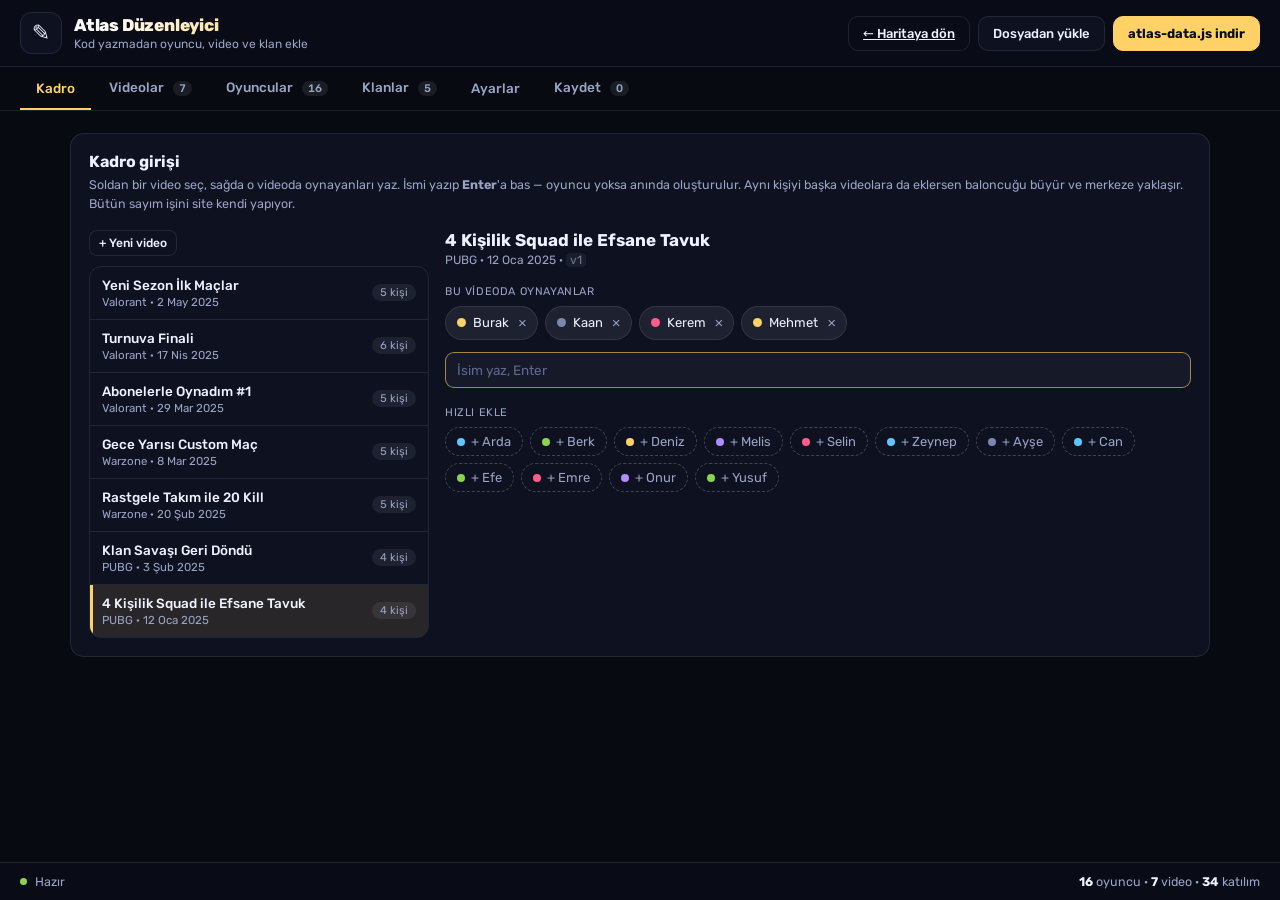
==== editor.html @ 8ddcb4aa "Veri düzenleyici: kod yazmadan oyuncu/video/klan girişi editor.html + assets/editor.{css,js}. Sunucu" ====
<!DOCTYPE html>
<html lang="tr">
<head>
<meta charset="utf-8">
<meta name="viewport" content="width=device-width, initial-scale=1">
<title>Atlas Düzenleyici — Aghustos'un Youtube Atlas'ı</title>
<meta name="robots" content="noindex">
<link rel="preconnect" href="https://fonts.googleapis.com">
<link rel="preconnect" href="https://fonts.gstatic.com" crossorigin>
<link href="https://fonts.googleapis.com/css2?family=Rubik:wght@400;500;700;800&display=swap" rel="stylesheet">
<link rel="stylesheet" href="assets/style.css">
<link rel="stylesheet" href="assets/editor.css">
<link rel="icon" href="data:image/svg+xml,<svg xmlns='http://www.w3.org/2000/svg' viewBox='0 0 100 100'><text y='.9em' font-size='90'>✎</text></svg>">
</head>
<body>
<div id="app">

  <header class="ed-top">
    <div class="brand">
      <span class="brand-mark">✎</span>
      <div class="brand-text">
        <h1>Atlas Düzenleyici</h1>
        <p>Kod yazmadan oyuncu, video ve klan ekle</p>
      </div>
    </div>
    <div class="ed-actions">
      <a class="btn ghost" href="index.html">← Haritaya dön</a>
      <button class="btn" id="btn-import">Dosyadan yükle</button>
      <button class="btn primary" id="btn-download">atlas-data.js indir</button>
    </div>
  </header>

  <nav class="tabs">
    <button class="tab on" data-tab="roster">Kadro</button>
    <button class="tab" data-tab="videos">Videolar <span class="badge" id="b-videos">0</span></button>
    <button class="tab" data-tab="players">Oyuncular <span class="badge" id="b-players">0</span></button>
    <button class="tab" data-tab="clans">Klanlar <span class="badge" id="b-clans">0</span></button>
    <button class="tab" data-tab="settings">Ayarlar</button>
    <button class="tab" data-tab="export">Kaydet <span class="badge" id="b-issues">0</span></button>
  </nav>

  <main class="ed">

    <!-- ============ KADRO ============ -->
    <section id="tab-roster">
      <div class="panel-card">
        <h2>Kadro girişi</h2>
        <p class="hint">
          Soldan bir video seç, sağda o videoda oynayanları yaz. İsmi yazıp <b>Enter</b>'a bas —
          oyuncu yoksa anında oluşturulur. Aynı kişiyi başka videolara da eklersen baloncuğu
          büyür ve merkeze yaklaşır. Bütün sayım işini site kendi yapıyor.
        </p>
        <div class="grid2">
          <div>
            <button class="btn sm" id="r-newvideo" style="margin-bottom:10px">+ Yeni video</button>
            <div class="list scroll" id="r-videolist"></div>
          </div>
          <div id="r-detail"></div>
        </div>
      </div>
    </section>

    <!-- ============ VIDEOLAR ============ -->
    <section id="tab-videos" hidden>
      <div class="panel-card">
        <h2>Video ekle</h2>
        <p class="hint">
          YouTube linkini yapıştır, başlığı otomatik çekmeye çalışırım. Çekemezse elle yazarsın.
        </p>
        <div class="row">
          <label class="f" style="flex:2"><span>YouTube linki</span>
            <input type="url" id="v-url" placeholder="https://www.youtube.com/watch?v=..." autocomplete="off"></label>
          <button class="btn primary" id="v-add">Ekle</button>
        </div>
        <div class="row" style="margin-top:10px">
          <label class="f" style="flex:2"><span>Başlık</span>
            <input type="text" id="v-title" placeholder="Video başlığı" autocomplete="off"></label>
          <label class="f"><span>Oyun</span>
            <input type="text" id="v-game" placeholder="PUBG" autocomplete="off"></label>
          <label class="f"><span>Tarih</span>
            <input type="date" id="v-date"></label>
        </div>
      </div>
      <div class="panel-card">
        <h2>Videolar</h2>
        <p class="hint">Satırlara tıklayıp düzenleyebilirsin. Silmek kadroları da temizler.</p>
        <div class="tbl-wrap" id="v-table"></div>
      </div>
    </section>

    <!-- ============ OYUNCULAR ============ -->
    <section id="tab-players" hidden>
      <div class="panel-card">
        <h2>Oyuncu ekle</h2>
        <div class="row">
          <label class="f"><span>İsim</span>
            <input type="text" id="p-name" placeholder="Oyuncu adı" autocomplete="off"></label>
          <label class="f"><span>Klan</span><select id="p-clan"></select></label>
          <label class="f" style="flex:2"><span>Kanal linki (isteğe bağlı)</span>
            <input type="url" id="p-link" placeholder="https://youtube.com/@..." autocomplete="off"></label>
          <button class="btn primary" id="p-add">Ekle</button>
        </div>
      </div>
      <div class="panel-card">
        <h2>Oyuncular</h2>
        <p class="hint">
          Video sayısı kadro girişinden gelir, elle değiştirilmez.
          <b>0 video</b> olan oyuncular haritada görünmez.
        </p>
        <label class="f" style="max-width:280px"><span>Ara</span>
          <input type="search" id="p-search" placeholder="isim veya klan" autocomplete="off"></label>
        <div class="tbl-wrap" id="p-table"></div>
      </div>
    </section>

    <!-- ============ KLANLAR ============ -->
    <section id="tab-clans" hidden>
      <div class="panel-card">
        <h2>Klan ekle</h2>
        <p class="hint">
          <b>Etiket</b> sadece içeride kullanılan kısa koddur, haritada görünmez.
          Haritada <b>ad</b> ve <b>renk</b> görünür. Etiketi sonradan değiştirirsen
          o klandaki oyuncular otomatik güncellenir.
        </p>
        <div class="row">
          <label class="f" style="max-width:150px"><span>Etiket</span>
            <input type="text" id="c-tag" placeholder="TPS" autocomplete="off"></label>
          <label class="f"><span>Ad</span>
            <input type="text" id="c-name" placeholder="Aghustos Ekibi" autocomplete="off"></label>
          <label class="f" style="flex:0 0 auto"><span>Renk</span>
            <input type="color" id="c-color" value="#ffd166"></label>
          <button class="btn primary" id="c-add">Ekle</button>
        </div>
      </div>
      <div class="panel-card">
        <h2>Klanlar</h2>
        <div id="c-orphans"></div>
        <div class="tbl-wrap" id="c-table"></div>
      </div>
    </section>

    <!-- ============ AYARLAR ============ -->
    <section id="tab-settings" hidden>
      <div class="panel-card">
        <h2>Merkez (sen)</h2>
        <p class="hint">Haritanın ortasındaki büyük baloncuk.</p>
        <div class="row">
          <label class="f"><span>İsim</span><input type="text" id="s-name" autocomplete="off"></label>
          <label class="f"><span>Alt başlık</span><input type="text" id="s-sub" autocomplete="off"></label>
          <label class="f" style="flex:0 0 auto"><span>Renk</span><input type="color" id="s-color"></label>
        </div>
        <label class="f"><span>YouTube kanalın</span>
          <input type="url" id="s-channel" placeholder="https://www.youtube.com/@..." autocomplete="off"></label>
      </div>
      <div class="panel-card">
        <h2>Taslak</h2>
        <p class="hint">
          Yaptığın her değişiklik bu tarayıcıya anında kaydedilir; sekmeyi kapatsan da durur.
          Haritanın kendisi ancak <b>atlas-data.js indir</b> deyip dosyayı projeye koyup
          push ettiğinde değişir.
        </p>
        <div class="row">
          <button class="btn" id="s-reload">Yayındaki veriye geri dön</button>
          <button class="btn danger" id="s-wipe">Taslağı sıfırla</button>
        </div>
      </div>
    </section>

    <!-- ============ KAYDET ============ -->
    <section id="tab-export" hidden>
      <div class="panel-card">
        <h2>Kontrol</h2>
        <div id="x-issues"></div>
      </div>
      <div class="panel-card">
        <h2>Dosyayı kaydet</h2>
        <p class="hint">
          <b>1.</b> Aşağıdaki butonla <code>atlas-data.js</code> dosyasını indir.
          <b>2.</b> Projedeki <code>data/atlas-data.js</code> dosyasının üzerine yaz.
          <b>3.</b> <code>git add -A &amp;&amp; git commit -m "yeni oyuncular" &amp;&amp; git push</code>
          — 1-2 dakika içinde site güncellenir.
        </p>
        <div class="row" style="margin-bottom:14px">
          <button class="btn primary" id="x-download">atlas-data.js indir</button>
          <button class="btn" id="x-copy">Panoya kopyala</button>
        </div>
        <code class="out" id="x-preview"></code>
      </div>
    </section>

  </main>

  <div class="savebar">
    <div class="st"><span class="dot" id="sv-dot"></span><span id="sv-text">Hazır</span></div>
    <div class="st"><span id="sv-counts"></span></div>
  </div>

  <div class="toast" id="toast"></div>
  <input type="file" id="filepick" accept=".js,.json,text/javascript" hidden>
</div>

<script src="data/atlas-data.js"></script>
<script src="assets/editor.js"></script>
</body>
</html>
---- assets/style.css ----
:root{
  --bg:#080a12;
  --bg-2:#0d1120;
  --ink:#eef2ff;
  --ink-dim:#9aa3c4;
  --line:rgba(255,255,255,.09);
  --panel:rgba(14,18,32,.86);
  --accent:#ffd166;
  --radius:14px;
}
*{box-sizing:border-box}
[hidden]{display:none !important}
html,body{height:100%}
body{
  margin:0;
  background:var(--bg);
  color:var(--ink);
  font-family:Rubik,"Segoe UI",system-ui,-apple-system,sans-serif;
  overflow:hidden;
  -webkit-font-smoothing:antialiased;
}
#app{height:100dvh;display:flex;flex-direction:column}

/* ---------- top bar ---------- */
#topbar{
  position:relative;z-index:20;
  display:flex;align-items:center;justify-content:space-between;gap:16px;
  padding:12px 18px;
  background:linear-gradient(180deg,rgba(10,13,24,.95),rgba(10,13,24,.6) 70%,transparent);
  border-bottom:1px solid var(--line);
}
.brand{display:flex;align-items:center;gap:12px;min-width:0}
.brand-mark{
  font-size:22px;line-height:1;
  width:42px;height:42px;flex:0 0 42px;display:grid;place-items:center;
  border-radius:12px;background:var(--bg-2);border:1px solid var(--line);
}
.brand-text{min-width:0}
.brand h1{
  margin:0;font-size:19px;font-weight:800;letter-spacing:-.2px;white-space:nowrap;
  overflow:hidden;text-overflow:ellipsis;
  background:linear-gradient(92deg,#fff 10%,var(--accent));
  -webkit-background-clip:text;background-clip:text;color:transparent;
}
.brand p{margin:2px 0 0;font-size:12px;color:var(--ink-dim);white-space:nowrap;overflow:hidden;text-overflow:ellipsis}

.tools{display:flex;align-items:center;gap:8px}
.search-wrap{position:relative}
#search{
  width:230px;padding:9px 30px 9px 12px;
  background:var(--bg-2);border:1px solid var(--line);border-radius:10px;
  color:var(--ink);font:inherit;font-size:13px;outline:none;transition:border-color .15s;
}
#search::placeholder{color:#6b74a0}
#search:focus{border-color:rgba(255,209,102,.55)}
#search::-webkit-search-cancel-button{display:none}
#search-clear{
  position:absolute;right:6px;top:50%;transform:translateY(-50%);
  border:0;background:none;color:var(--ink-dim);font-size:18px;line-height:1;cursor:pointer;padding:2px 5px;
}
.tool-btn{
  width:38px;height:38px;border-radius:10px;cursor:pointer;
  background:var(--bg-2);border:1px solid var(--line);color:var(--ink-dim);
  font:inherit;font-size:14px;font-weight:700;transition:.15s;
}
.tool-btn:hover{color:var(--ink);border-color:rgba(255,255,255,.25)}
.tool-btn.on{color:#0a0d18;background:var(--accent);border-color:var(--accent)}

/* ---------- stage ---------- */
#stage{position:relative;flex:1;min-height:0}
#atlas{width:100%;height:100%;display:block;cursor:grab;touch-action:none}
#atlas:active{cursor:grabbing}

.link{stroke:#ffffff;stroke-opacity:.10;fill:none}
.node{cursor:pointer}
.node circle{transition:opacity .18s,stroke-width .15s}
.node text{
  font-size:11px;font-weight:500;fill:#dfe4f7;paint-order:stroke;
  stroke:#080a12;stroke-width:3px;stroke-linejoin:round;
  pointer-events:none;user-select:none;
}
.node.center text{font-size:15px;font-weight:800;fill:#fff}
.faded{opacity:.10 !important}
.faded text{opacity:0}
.hide-label{display:none}

/* ---------- tooltip ---------- */
.tooltip{
  position:absolute;z-index:30;pointer-events:none;
  background:rgba(8,10,18,.95);border:1px solid var(--line);
  border-radius:10px;padding:8px 11px;font-size:12.5px;line-height:1.45;
  box-shadow:0 10px 30px rgba(0,0,0,.5);max-width:260px;
}
.tooltip b{font-size:13.5px}
.tooltip .tt-clan{font-size:11px;font-weight:700;letter-spacing:.4px;text-transform:uppercase}
.tooltip .tt-meta{color:var(--ink-dim);font-size:11.5px;margin-top:2px}

/* ---------- legend ---------- */
#legend{
  position:absolute;left:16px;bottom:16px;z-index:15;width:210px;
  background:var(--panel);backdrop-filter:blur(10px);
  border:1px solid var(--line);border-radius:var(--radius);padding:10px 11px;
  max-height:min(52vh,420px);display:flex;flex-direction:column;
}
.legend-head{display:flex;justify-content:space-between;align-items:center;font-size:11px;
  letter-spacing:.6px;text-transform:uppercase;color:var(--ink-dim);margin-bottom:6px}
.mini-btn{background:none;border:0;color:var(--accent);font:inherit;font-size:11px;cursor:pointer;padding:0}
#legend-list{overflow-y:auto;flex:1;margin:0 -4px;padding:0 4px}
.legend-item{
  display:flex;align-items:center;gap:8px;padding:5px 6px;border-radius:8px;
  cursor:pointer;font-size:12.5px;transition:background .12s;
}
.legend-item:hover{background:rgba(255,255,255,.06)}
.legend-item.off{opacity:.35}
.legend-item .swatch{width:10px;height:10px;border-radius:50%;flex:0 0 10px}
.legend-item .lname{flex:1;white-space:nowrap;overflow:hidden;text-overflow:ellipsis}
.legend-item .lcount{color:var(--ink-dim);font-size:11px;font-variant-numeric:tabular-nums}
.legend-foot{margin-top:8px;padding-top:8px;border-top:1px solid var(--line);
  display:flex;align-items:center;gap:8px;font-size:10.5px;color:var(--ink-dim)}
.dot-scale{display:flex;align-items:center;gap:3px}
.dot-scale i{display:block;background:var(--ink-dim);border-radius:50%}

/* ---------- detail panel ---------- */
.panel{
  position:absolute;right:16px;top:16px;bottom:16px;z-index:16;width:330px;
  background:var(--panel);backdrop-filter:blur(12px);
  border:1px solid var(--line);border-radius:var(--radius);
  padding:18px;overflow-y:auto;
  animation:slideIn .22s cubic-bezier(.2,.8,.3,1);
}
@keyframes slideIn{from{opacity:0;transform:translateX(16px)}to{opacity:1;transform:none}}
.panel-close{
  position:absolute;top:10px;right:10px;width:28px;height:28px;border-radius:8px;
  background:rgba(255,255,255,.06);border:0;color:var(--ink-dim);
  font-size:18px;line-height:1;cursor:pointer;
}
.panel-close:hover{color:var(--ink);background:rgba(255,255,255,.12)}
.p-name{margin:0 26px 4px 0;font-size:21px;font-weight:800;letter-spacing:-.2px;word-break:break-word}
.p-clan{display:inline-block;font-size:11px;font-weight:700;letter-spacing:.5px;text-transform:uppercase;
  padding:3px 8px;border-radius:99px;margin-bottom:4px}
.p-stats{display:flex;gap:8px;margin:14px 0 4px}
.p-stat{flex:1;background:rgba(255,255,255,.04);border:1px solid var(--line);
  border-radius:10px;padding:9px 10px}
.p-stat b{display:block;font-size:20px;font-weight:800;line-height:1.1}
.p-stat span{font-size:10.5px;color:var(--ink-dim);text-transform:uppercase;letter-spacing:.4px}
.p-sec{font-size:11px;text-transform:uppercase;letter-spacing:.6px;color:var(--ink-dim);
  margin:18px 0 8px}
.vid{
  display:flex;gap:10px;align-items:flex-start;padding:9px 10px;margin-bottom:6px;
  background:rgba(255,255,255,.035);border:1px solid var(--line);border-radius:10px;
  text-decoration:none;color:inherit;transition:.14s;
}
.vid:hover{background:rgba(255,255,255,.08);border-color:rgba(255,209,102,.4);transform:translateX(2px)}
.vid .play{color:#ff4d4d;font-size:14px;line-height:1.35}
.vid .vtitle{display:block;font-size:13px;font-weight:500;line-height:1.35}
.vid .vmeta{display:block;font-size:11px;color:var(--ink-dim);margin-top:3px}
.chips{display:flex;flex-wrap:wrap;gap:6px}
.chip{font-size:12px;padding:4px 9px;border-radius:99px;background:rgba(255,255,255,.06);
  border:1px solid var(--line);cursor:pointer;transition:.14s}
.chip:hover{background:rgba(255,255,255,.12)}
.p-note{font-size:12.5px;color:var(--ink-dim);line-height:1.5;margin:10px 0 0}
.p-link{display:inline-block;margin-top:8px;font-size:12.5px;color:var(--accent);text-decoration:none}
.p-link:hover{text-decoration:underline}

/* ---------- stats bar ---------- */
#stats{
  position:absolute;left:50%;transform:translateX(-50%);bottom:16px;z-index:14;
  display:flex;gap:18px;padding:8px 16px;
  background:var(--panel);backdrop-filter:blur(10px);
  border:1px solid var(--line);border-radius:99px;
  font-size:12px;color:var(--ink-dim);white-space:nowrap;
}
#stats b{color:var(--ink);font-weight:700;font-variant-numeric:tabular-nums}

/* ---------- help modal ---------- */
.modal{position:fixed;inset:0;z-index:50;display:grid;place-items:center;
  background:rgba(4,6,12,.7);backdrop-filter:blur(4px);padding:20px}
.modal-card{position:relative;max-width:460px;width:100%;
  background:var(--bg-2);border:1px solid var(--line);border-radius:16px;padding:24px}
.modal-card h2{margin:0 0 14px;font-size:19px}
.modal-card ul{margin:0;padding-left:18px;font-size:13.5px;line-height:1.75;color:#cfd6ee}
.modal-card b{color:#fff}
.muted{color:var(--ink-dim);font-size:12px;margin:14px 0 0}
code{background:rgba(255,255,255,.08);border-radius:4px;padding:0 4px;font-family:inherit;font-size:12px}
kbd{background:rgba(255,255,255,.08);border:1px solid var(--line);border-bottom-width:2px;
  border-radius:5px;padding:1px 5px;font-family:inherit;font-size:11px}

/* ---------- responsive ---------- */
@media (max-width:820px){
  .brand p{display:none}
  .brand h1{font-size:15px}
  #search{width:130px}
  #legend{width:170px;left:10px;bottom:10px;max-height:36vh}
  .panel{left:10px;right:10px;top:auto;bottom:10px;width:auto;max-height:58vh}
  #stats{display:none}
}

@media (max-width:560px){
  #topbar{padding:10px 12px;gap:10px}
  .brand-mark{display:none}
  .brand h1{font-size:14px}
  #search{width:92px;padding:8px 26px 8px 10px;font-size:12px}
  .tools{gap:6px}
  .tool-btn{width:32px;height:32px;font-size:12px}
  #legend{width:150px;font-size:12px}
}
---- assets/editor.css ----
/* Atlas Düzenleyici — style.css üzerine biner */
body{overflow:auto}
#app{height:auto;min-height:100dvh}

.ed-top{
  position:sticky;top:0;z-index:30;
  display:flex;align-items:center;justify-content:space-between;gap:16px;
  padding:12px 20px;background:rgba(10,13,24,.96);backdrop-filter:blur(10px);
  border-bottom:1px solid var(--line);
}
.ed-top .brand h1{font-size:17px}
.ed-actions{display:flex;align-items:center;gap:8px;flex-wrap:wrap}

.btn{
  display:inline-flex;align-items:center;gap:6px;
  padding:9px 14px;border-radius:10px;cursor:pointer;
  background:var(--bg-2);border:1px solid var(--line);color:var(--ink);
  font:inherit;font-size:13px;font-weight:500;transition:.14s;white-space:nowrap;
}
.btn:hover{border-color:rgba(255,255,255,.3);background:rgba(255,255,255,.06)}
.btn.primary{background:var(--accent);border-color:var(--accent);color:#0a0d18;font-weight:700}
.btn.primary:hover{filter:brightness(1.08)}
.btn.ghost{background:none}
.btn.danger{color:#ff7a7a}
.btn.danger:hover{border-color:rgba(255,122,122,.5);background:rgba(255,122,122,.08)}
.btn.sm{padding:5px 9px;font-size:12px;border-radius:8px}
.btn[disabled]{opacity:.4;cursor:not-allowed}

.tabs{
  display:flex;gap:2px;padding:0 20px;background:var(--bg);
  border-bottom:1px solid var(--line);position:sticky;top:63px;z-index:29;overflow-x:auto;
}
.tab{
  padding:12px 16px;cursor:pointer;font-size:13.5px;font-weight:500;color:var(--ink-dim);
  border:0;background:none;border-bottom:2px solid transparent;white-space:nowrap;font-family:inherit;
}
.tab:hover{color:var(--ink)}
.tab.on{color:var(--accent);border-bottom-color:var(--accent)}
.tab .badge{
  display:inline-block;margin-left:6px;padding:1px 6px;border-radius:99px;
  background:rgba(255,255,255,.08);font-size:11px;font-variant-numeric:tabular-nums;
}
.tab.warn .badge{background:rgba(255,122,122,.2);color:#ff9d9d}

main.ed{max-width:1180px;margin:0 auto;padding:22px 20px 90px}
.panel-card{
  background:var(--bg-2);border:1px solid var(--line);border-radius:var(--radius);
  padding:18px;margin-bottom:16px;
}
.panel-card h2{margin:0 0 4px;font-size:16px;font-weight:700}
.panel-card .hint{margin:0 0 16px;font-size:12.5px;color:var(--ink-dim);line-height:1.55}

.grid2{display:grid;grid-template-columns:minmax(0,340px) minmax(0,1fr);gap:16px;align-items:start}
@media (max-width:860px){.grid2{grid-template-columns:1fr}}

label.f{display:block;margin-bottom:12px}
label.f > span{display:block;font-size:11px;text-transform:uppercase;letter-spacing:.5px;
  color:var(--ink-dim);margin-bottom:5px}
input[type=text],input[type=url],input[type=date],input[type=search],select,textarea{
  width:100%;padding:9px 11px;border-radius:9px;
  background:rgba(255,255,255,.04);border:1px solid var(--line);
  color:var(--ink);font:inherit;font-size:13.5px;outline:none;transition:border-color .14s;
}
input:focus,select:focus,textarea:focus{border-color:rgba(255,209,102,.6)}
input::placeholder{color:#5f688f}
textarea{resize:vertical;min-height:70px;line-height:1.5}
select option{background:#0d1120}
input[type=color]{
  width:44px;height:38px;padding:2px;border-radius:9px;cursor:pointer;
  background:rgba(255,255,255,.04);border:1px solid var(--line);
}
.row{display:flex;gap:10px;align-items:flex-end;flex-wrap:wrap}
.row > label.f{flex:1;min-width:130px;margin-bottom:0}

/* ---- listeler ---- */
.list{border:1px solid var(--line);border-radius:12px;overflow:hidden}
.list-item{
  display:flex;align-items:center;gap:10px;padding:10px 12px;
  border-bottom:1px solid var(--line);cursor:pointer;transition:background .12s;
}
.list-item:last-child{border-bottom:0}
.list-item:hover{background:rgba(255,255,255,.045)}
.list-item.on{background:rgba(255,209,102,.11);box-shadow:inset 3px 0 0 var(--accent)}
.list-item .li-main{flex:1;min-width:0}
.li-title{font-size:13.5px;font-weight:500;white-space:nowrap;overflow:hidden;text-overflow:ellipsis}
.li-sub{font-size:11.5px;color:var(--ink-dim);margin-top:2px;
  white-space:nowrap;overflow:hidden;text-overflow:ellipsis}
.li-count{
  font-size:11px;font-variant-numeric:tabular-nums;color:var(--ink-dim);
  background:rgba(255,255,255,.07);border-radius:99px;padding:2px 8px;flex:0 0 auto;
}
.scroll{max-height:min(60vh,560px);overflow-y:auto}

.empty{padding:26px 16px;text-align:center;color:var(--ink-dim);font-size:13px;line-height:1.6}

/* ---- kadro ---- */
.squad{display:flex;flex-wrap:wrap;gap:7px;margin:4px 0 2px;min-height:34px}
.pchip{
  display:inline-flex;align-items:center;gap:7px;
  padding:6px 8px 6px 11px;border-radius:99px;font-size:13px;
  background:rgba(255,255,255,.07);border:1px solid var(--line);
}
.pchip .swatch{width:9px;height:9px;border-radius:50%;flex:0 0 9px}
.pchip button{
  border:0;background:none;color:var(--ink-dim);cursor:pointer;
  font-size:15px;line-height:1;padding:0 2px;
}
.pchip button:hover{color:#ff8a8a}
.addchip{
  padding:6px 11px;border-radius:99px;font-size:13px;cursor:pointer;
  background:none;border:1px dashed rgba(255,255,255,.22);color:var(--ink-dim);
  font-family:inherit;transition:.14s;
}
.addchip:hover{color:var(--ink);border-color:var(--accent);border-style:solid}
.addchip .swatch{display:inline-block;width:8px;height:8px;border-radius:50%;margin-right:6px}

.ac-wrap{position:relative}
.ac{
  position:absolute;left:0;right:0;top:calc(100% + 4px);z-index:20;
  background:#11162a;border:1px solid var(--line);border-radius:10px;
  max-height:230px;overflow-y:auto;box-shadow:0 14px 36px rgba(0,0,0,.55);
}
.ac div{padding:8px 11px;cursor:pointer;font-size:13px;display:flex;align-items:center;gap:8px}
.ac div:hover,.ac div.sel{background:rgba(255,209,102,.16)}
.ac .new{color:var(--accent)}

.sec-label{font-size:11px;text-transform:uppercase;letter-spacing:.6px;
  color:var(--ink-dim);margin:18px 0 8px}

/* ---- tablo ---- */
table.t{width:100%;border-collapse:collapse;font-size:13px}
table.t th{
  text-align:left;font-size:10.5px;text-transform:uppercase;letter-spacing:.5px;
  color:var(--ink-dim);font-weight:600;padding:0 8px 8px;border-bottom:1px solid var(--line);
}
table.t td{padding:6px 8px;border-bottom:1px solid rgba(255,255,255,.05);vertical-align:middle}
table.t tr:last-child td{border-bottom:0}
table.t input,table.t select{padding:6px 8px;font-size:13px}
table.t td.num{text-align:right;font-variant-numeric:tabular-nums;color:var(--ink-dim);white-space:nowrap}
.tbl-wrap{overflow-x:auto}

/* ---- uyarılar ---- */
.note{
  border-radius:10px;padding:11px 13px;font-size:12.5px;line-height:1.6;
  margin-bottom:12px;border:1px solid;
}
.note.ok{background:rgba(139,212,80,.09);border-color:rgba(139,212,80,.32);color:#c8e9a8}
.note.bad{background:rgba(255,122,122,.09);border-color:rgba(255,122,122,.32);color:#ffb3b3}
.note.info{background:rgba(92,200,255,.08);border-color:rgba(92,200,255,.28);color:#b5e3ff}
.note b{color:#fff}
.note ul{margin:6px 0 0;padding-left:18px}
.note li{margin-bottom:3px}

code.out{
  display:block;white-space:pre;overflow:auto;max-height:44vh;
  background:#070911;border:1px solid var(--line);border-radius:10px;
  padding:14px;font-family:Consolas,"SF Mono",Menlo,monospace;font-size:11.5px;line-height:1.55;
  color:#c9d3f2;
}

.toast{
  position:fixed;left:50%;bottom:26px;transform:translateX(-50%) translateY(14px);
  background:#151b30;border:1px solid var(--line);border-radius:11px;
  padding:11px 18px;font-size:13.5px;z-index:80;
  box-shadow:0 14px 40px rgba(0,0,0,.55);
  opacity:0;pointer-events:none;transition:opacity .2s,transform .2s;
}
.toast.show{opacity:1;transform:translateX(-50%) translateY(0)}
.toast.good{border-color:rgba(139,212,80,.45)}
.toast.bad{border-color:rgba(255,122,122,.45)}

.savebar{
  position:fixed;left:0;right:0;bottom:0;z-index:40;
  display:flex;align-items:center;justify-content:space-between;gap:14px;
  padding:11px 20px;background:rgba(10,13,24,.96);backdrop-filter:blur(10px);
  border-top:1px solid var(--line);font-size:12.5px;color:var(--ink-dim);
}
.savebar .st{display:flex;align-items:center;gap:8px;min-width:0}
.savebar b{color:var(--ink)}
.dot{width:7px;height:7px;border-radius:50%;background:#8bd450;flex:0 0 7px}
.dot.dirty{background:var(--accent)}
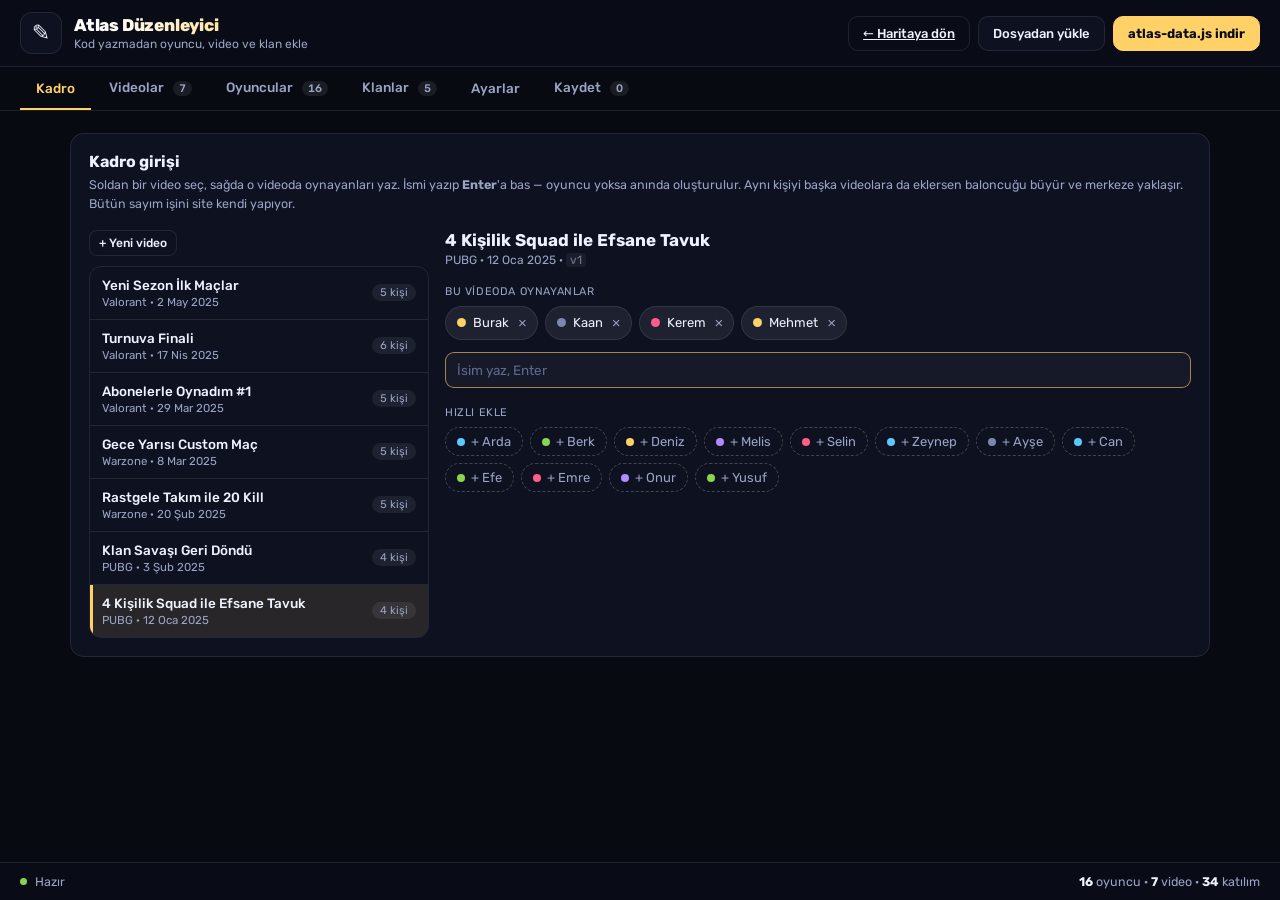
==== commit f737f8a0: "Diğer adlar: bir oyuncunun eski isimlerini de tut players[].aliases alanı eklendi (isteğe bağlı, boş" ====
--- a/editor.html
+++ b/editor.html
@@ -105,7 +105,11 @@
         <h2>Oyuncular</h2>
         <p class="hint">
           Video sayısı kadro girişinden gelir, elle değiştirilmez.
-          <b>0 video</b> olan oyuncular haritada görünmez.
+          <b>0 video</b> olan oyuncular haritada görünmez.<br>
+          <b>Diğer adlar:</b> biri zaman içinde ismini değiştirdiyse eski adını buraya
+          virgülle ekle. Kadro girişinde eski adı yazsan da <b>aynı kişi</b> bulunur,
+          ikinci bir baloncuk oluşmaz. İsmi bu tablodan değiştirirsen eski adı
+          otomatik saklamayı teklif ederim.
         </p>
         <label class="f" style="max-width:280px"><span>Ara</span>
           <input type="search" id="p-search" placeholder="isim veya klan" autocomplete="off"></label>
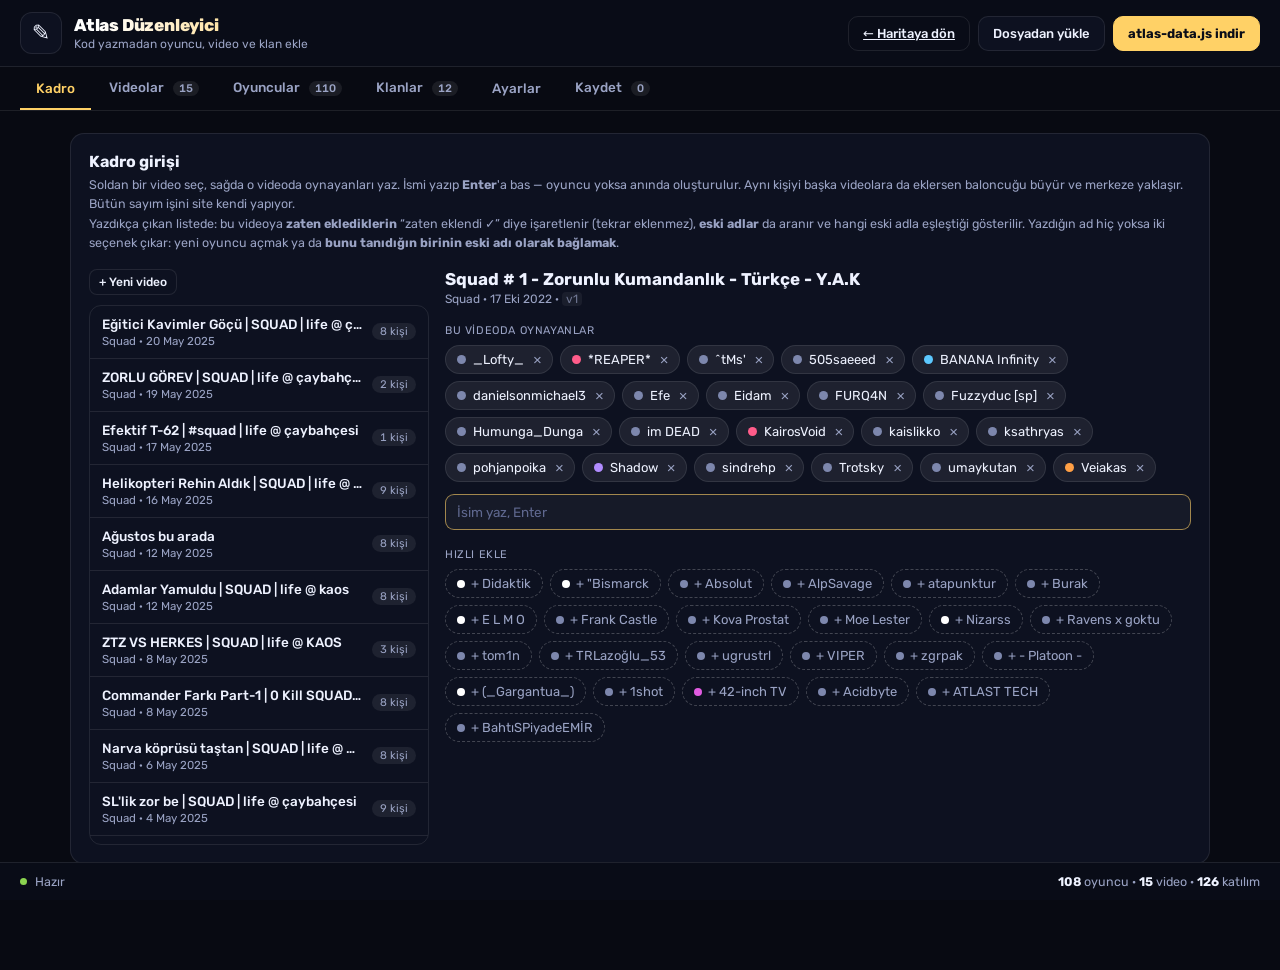
==== commit db039330: "Kadro önerileri: zaten eklenenleri göster, eski adı bağlamayı kolaylaştır Daha önce bu videoya eklen" ====
--- a/editor.html
+++ b/editor.html
@@ -48,7 +48,11 @@
         <p class="hint">
           Soldan bir video seç, sağda o videoda oynayanları yaz. İsmi yazıp <b>Enter</b>'a bas —
           oyuncu yoksa anında oluşturulur. Aynı kişiyi başka videolara da eklersen baloncuğu
-          büyür ve merkeze yaklaşır. Bütün sayım işini site kendi yapıyor.
+          büyür ve merkeze yaklaşır. Bütün sayım işini site kendi yapıyor.<br>
+          Yazdıkça çıkan listede: bu videoya <b>zaten eklediklerin</b> “zaten eklendi ✓”
+          diye işaretlenir (tekrar eklenmez), <b>eski adlar</b> da aranır ve hangi eski adla
+          eşleştiği gösterilir. Yazdığın ad hiç yoksa iki seçenek çıkar:
+          yeni oyuncu açmak ya da <b>bunu tanıdığın birinin eski adı olarak bağlamak</b>.
         </p>
         <div class="grid2">
           <div>
--- a/assets/editor.css
+++ b/assets/editor.css
@@ -179,3 +179,11 @@
 .savebar b{color:var(--ink)}
 .dot{width:7px;height:7px;border-radius:50%;background:#8bd450;flex:0 0 7px}
 .dot.dirty{background:var(--accent)}
+
+/* "bu ad kimin eski adi?" modu */
+.ac-hint{
+  margin-top:12px;padding:9px 12px;border-radius:10px;font-size:12.5px;line-height:1.5;
+  background:rgba(126,166,255,.10);border:1px solid rgba(126,166,255,.35);color:#cfe0ff;
+}
+.ac-hint b{color:#fff}
+#r-input.alias-mode{border-color:rgba(126,166,255,.7);background:rgba(126,166,255,.06)}
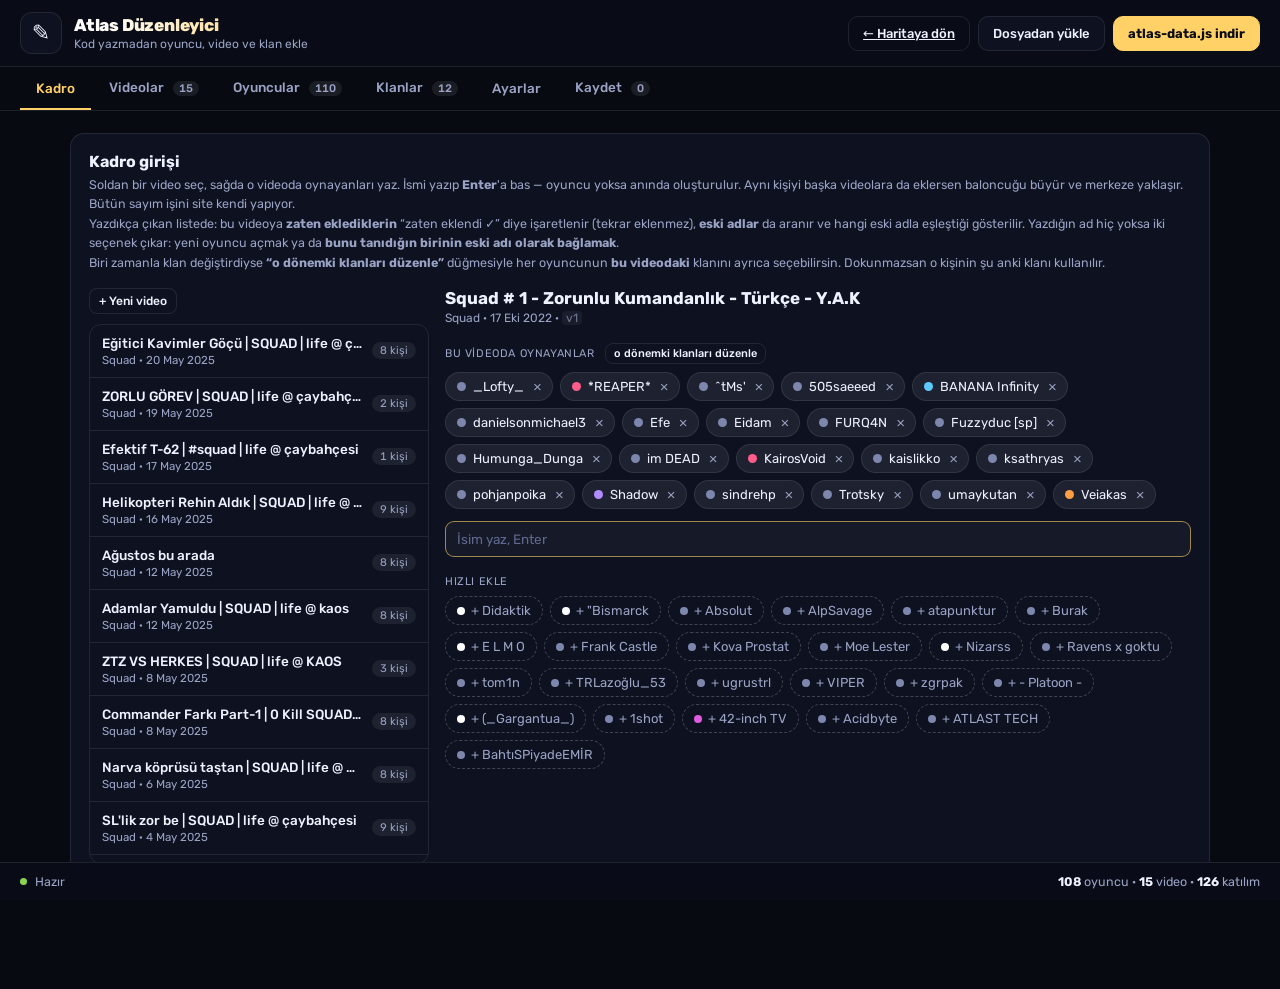
==== commit 4d24cc06: "Klan geçmişi: o videodaki klanı ayrıca tut players[].clanAt eklendi: { "v12": "IMBZ" } biçiminde, ya" ====
--- a/editor.html
+++ b/editor.html
@@ -52,7 +52,8 @@
           Yazdıkça çıkan listede: bu videoya <b>zaten eklediklerin</b> “zaten eklendi ✓”
           diye işaretlenir (tekrar eklenmez), <b>eski adlar</b> da aranır ve hangi eski adla
           eşleştiği gösterilir. Yazdığın ad hiç yoksa iki seçenek çıkar:
-          yeni oyuncu açmak ya da <b>bunu tanıdığın birinin eski adı olarak bağlamak</b>.
+          yeni oyuncu açmak ya da <b>bunu tanıdığın birinin eski adı olarak bağlamak</b>.<br>
+          Biri zamanla klan değiştirdiyse <b>“o dönemki klanları düzenle”</b> düğmesiyle her oyuncunun <b>bu videodaki</b> klanını ayrıca seçebilirsin. Dokunmazsan o kişinin şu anki klanı kullanılır.
         </p>
         <div class="grid2">
           <div>
--- a/assets/editor.css
+++ b/assets/editor.css
@@ -187,3 +187,7 @@
 }
 .ac-hint b{color:#fff}
 #r-input.alias-mode{border-color:rgba(126,166,255,.7);background:rgba(126,166,255,.06)}
+
+#r-clanedit{padding:3px 8px;font-size:11px;text-transform:none;letter-spacing:0}
+#r-clanedit.on{color:#0a0d18;background:var(--accent);border-color:var(--accent)}
+.squad table.t{margin-top:4px}
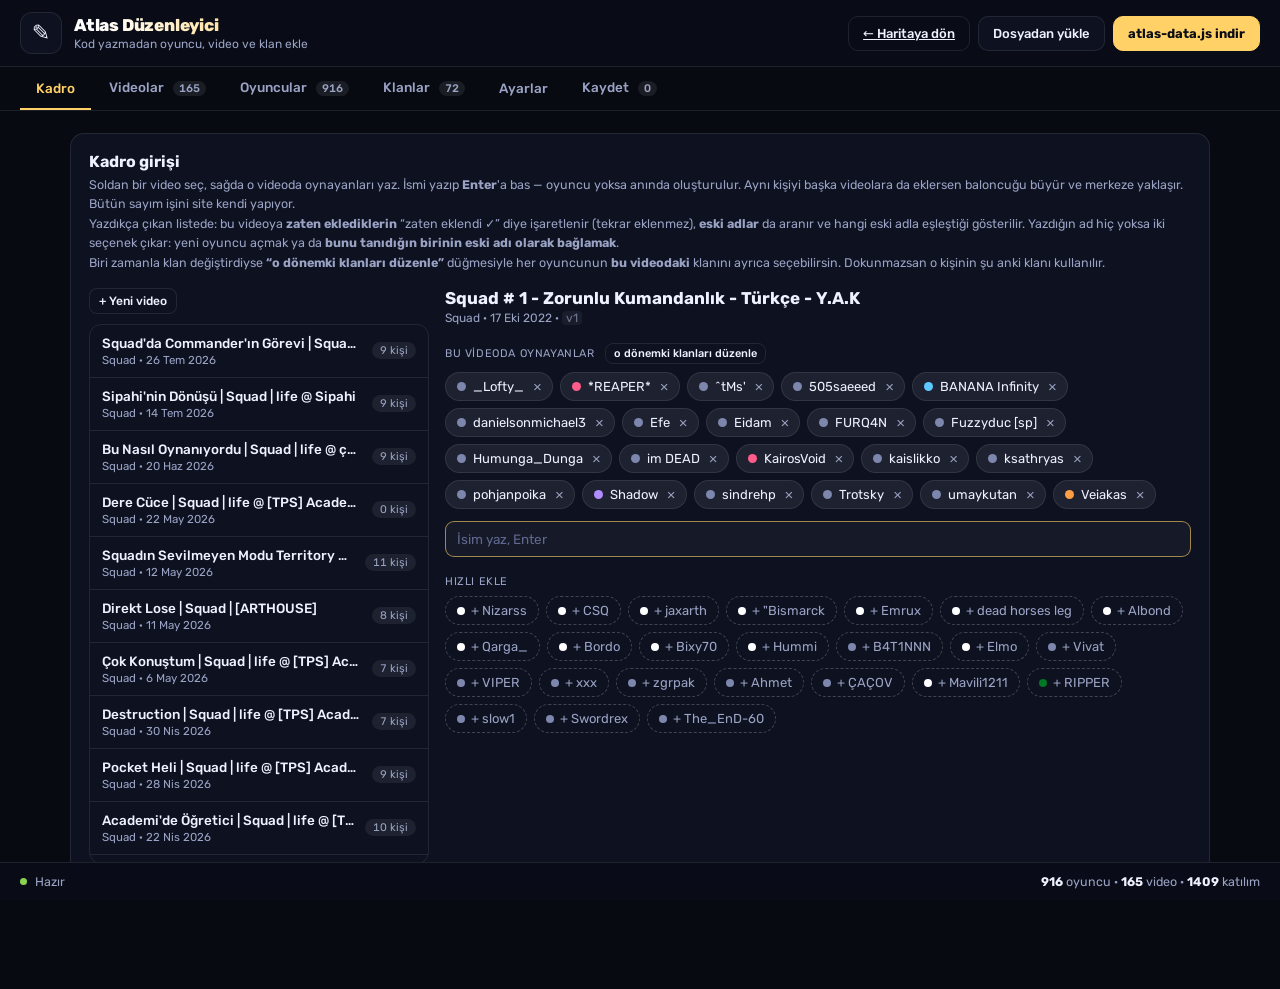
==== commit 5d25d5fb: "Zaman çizgisi, okunur boyut ve isimler, aramalı klan seçici Harita - Zaman çizgisi: alttaki çubuk ha" ====
--- a/editor.html
+++ b/editor.html
@@ -100,7 +100,7 @@
         <div class="row">
           <label class="f"><span>İsim</span>
             <input type="text" id="p-name" placeholder="Oyuncu adı" autocomplete="off"></label>
-          <label class="f"><span>Klan</span><select id="p-clan"></select></label>
+          <label class="f"><span>Klan</span><select id="p-clan" title="Tıkla, klan ara"></select></label>
           <label class="f" style="flex:2"><span>Kanal linki (isteğe bağlı)</span>
             <input type="url" id="p-link" placeholder="https://youtube.com/@..." autocomplete="off"></label>
           <button class="btn primary" id="p-add">Ekle</button>
--- a/assets/style.css
+++ b/assets/style.css
@@ -74,14 +74,18 @@
 .link{stroke:#ffffff;stroke-opacity:.10;fill:none}
 .node{cursor:pointer}
 .node circle{transition:opacity .18s,stroke-width .15s}
-.node text{
-  font-size:11px;font-weight:500;fill:#dfe4f7;paint-order:stroke;
+/* İsimler artık .node içinde değil, en üstteki .labels katmanında. */
+.lbl{
+  /* punto CFG.LABEL_FONT'tan gelir (.labels grubuna yazılır) */
+  font-weight:500;fill:#dfe4f7;paint-order:stroke;
   stroke:#080a12;stroke-width:3px;stroke-linejoin:round;
   pointer-events:none;user-select:none;
 }
-.node.center text{font-size:15px;font-weight:800;fill:#fff}
+.lbl.center{font-size:15px;font-weight:800;fill:#fff}
+/* Baloncuğun içine yazılan isim: zemin zaten dolu, kontura gerek yok. */
+.lbl.inside{stroke-width:0;font-weight:700}
 .faded{opacity:.10 !important}
-.faded text{opacity:0}
+.lbl.faded{opacity:0}
 .hide-label{display:none}
 
 /* ---------- tooltip ---------- */
@@ -104,6 +108,20 @@
 }
 .legend-head{display:flex;justify-content:space-between;align-items:center;font-size:11px;
   letter-spacing:.6px;text-transform:uppercase;color:var(--ink-dim);margin-bottom:6px}
+
+/* Başlığın kendisi aç/kapat düğmesi — ayrı bir ikon aramaya gerek yok. */
+.box-toggle{
+  display:flex;align-items:center;gap:6px;padding:0;background:none;border:0;
+  color:var(--ink-dim);font:inherit;font-size:11px;letter-spacing:.6px;
+  text-transform:uppercase;cursor:pointer;transition:color .14s;
+}
+.box-toggle:hover{color:var(--ink)}
+.box-toggle .chev{font-size:9px;transition:transform .16s;display:inline-block}
+.side-box.collapsed .chev{transform:rotate(-90deg)}
+.side-box.collapsed{max-height:none}
+.side-box.collapsed > :not(.legend-head){display:none}
+.side-box.collapsed .legend-head{margin-bottom:0}
+.side-box.collapsed .mini-btn{display:none}
 .mini-btn{background:none;border:0;color:var(--accent);font:inherit;font-size:11px;cursor:pointer;padding:0}
 #legend-list{overflow-y:auto;flex:1;margin:0 -4px;padding:0 4px}
 .legend-item{
@@ -119,6 +137,17 @@
   display:flex;align-items:center;gap:8px;font-size:10.5px;color:var(--ink-dim)}
 .dot-scale{display:flex;align-items:center;gap:3px}
 .dot-scale i{display:block;background:var(--ink-dim);border-radius:50%}
+
+/* ---------- sosyal kutusu ---------- */
+#social{
+  position:absolute;right:16px;bottom:16px;z-index:15;width:190px;
+  background:var(--panel);backdrop-filter:blur(10px);
+  border:1px solid var(--line);border-radius:var(--radius);padding:10px 11px;
+  display:flex;flex-direction:column;
+}
+a.legend-item{text-decoration:none;color:var(--ink)}
+a.legend-item .lcount{opacity:.45}
+a.legend-item:hover .lcount{opacity:.9;color:var(--accent)}
 
 /* ---------- detail panel ---------- */
 .panel{
@@ -172,6 +201,44 @@
 }
 #stats b{color:var(--ink);font-weight:700;font-variant-numeric:tabular-nums}
 
+/* ---------- zaman çizgisi ---------- */
+#timeline{
+  position:absolute;left:50%;transform:translateX(-50%);bottom:58px;z-index:14;
+  display:flex;align-items:center;gap:10px;padding:7px 12px;
+  width:min(560px,calc(100vw - 40px));
+  background:var(--panel);backdrop-filter:blur(10px);
+  border:1px solid var(--line);border-radius:99px;
+}
+#timeline[hidden]{display:none}
+#tl-range{
+  flex:1;min-width:0;-webkit-appearance:none;appearance:none;
+  height:4px;border-radius:99px;outline:none;cursor:pointer;
+  background:linear-gradient(90deg,
+    var(--accent) 0%,var(--accent) var(--pct,100%),
+    rgba(255,255,255,.15) var(--pct,100%),rgba(255,255,255,.15) 100%);
+}
+#tl-range::-webkit-slider-thumb{
+  -webkit-appearance:none;appearance:none;width:14px;height:14px;border-radius:50%;
+  background:var(--accent);border:2px solid #0a0d18;cursor:grab;
+}
+#tl-range::-moz-range-thumb{
+  width:14px;height:14px;border-radius:50%;background:var(--accent);
+  border:2px solid #0a0d18;cursor:grab;
+}
+#tl-date{
+  font-size:12px;font-weight:600;color:var(--ink);white-space:nowrap;
+  font-variant-numeric:tabular-nums;min-width:86px;text-align:right;
+}
+.tl-btn{
+  flex:0 0 auto;width:26px;height:26px;display:grid;place-items:center;
+  border-radius:99px;background:var(--bg-2);border:1px solid var(--line);
+  color:var(--ink-dim);font:inherit;font-size:10px;line-height:1;cursor:pointer;transition:.14s;
+}
+.tl-btn:hover{color:var(--ink);border-color:rgba(255,255,255,.25)}
+.tl-btn.wide{width:auto;padding:0 10px;font-size:11px}
+/* Sonda zaten duruyorsak "Bugün" düğmesinin işi yok. */
+#timeline.at-end .tl-btn.wide{opacity:.35;pointer-events:none}
+
 /* ---------- help modal ---------- */
 .modal{position:fixed;inset:0;z-index:50;display:grid;place-items:center;
   background:rgba(4,6,12,.7);backdrop-filter:blur(4px);padding:20px}
@@ -193,6 +260,10 @@
   #legend{width:170px;left:10px;bottom:10px;max-height:36vh}
   .panel{left:10px;right:10px;top:auto;bottom:10px;width:auto;max-height:58vh}
   #stats{display:none}
+  /* Dar ekranda çubuk, iki köşedeki kutuların üstünde durur. Kutular da
+     varsayılan olarak kapalı açılır (bkz. atlas.js initBox). */
+  #timeline{bottom:52px;width:calc(100vw - 24px)}
+  #social{right:10px;bottom:10px;width:132px}
 }
 
 @media (max-width:560px){
--- a/assets/editor.css
+++ b/assets/editor.css
@@ -191,3 +191,34 @@
 #r-clanedit{padding:3px 8px;font-size:11px;text-transform:none;letter-spacing:0}
 #r-clanedit.on{color:#0a0d18;background:var(--accent);border-color:var(--accent)}
 .squad table.t{margin-top:4px}
+
+/* ---- aramalı klan seçici ----
+   50'yi aşkın klan var; düz <select> içinde göz taramasıyla bulunmuyor.
+   Klan seçicisine tıklayınca native açılır liste yerine bu panel çıkıyor. */
+.clanfind{
+  position:fixed;z-index:90;display:none;min-width:230px;max-width:340px;
+  background:#11162a;border:1px solid var(--line);border-radius:10px;
+  box-shadow:0 18px 44px rgba(0,0,0,.6);overflow:hidden;
+}
+.clanfind.on{display:block}
+.clanfind input{
+  width:100%;box-sizing:border-box;padding:9px 11px;border:0;
+  border-bottom:1px solid var(--line);background:rgba(255,255,255,.05);
+  color:var(--ink);font:inherit;font-size:13px;outline:none;
+}
+.clanfind input::placeholder{color:var(--ink-dim)}
+.clanfind input::-webkit-search-cancel-button{display:none}
+.cf-list{max-height:262px;overflow-y:auto}
+.cf-list div{
+  padding:8px 11px;cursor:pointer;font-size:13px;
+  display:flex;align-items:center;gap:8px;
+}
+.cf-list div:hover,.cf-list div.sel{background:rgba(255,209,102,.16)}
+.cf-list .cf-t{overflow:hidden;text-overflow:ellipsis;white-space:nowrap}
+.cf-list .swatch{flex:0 0 auto;width:9px;height:9px;border-radius:50%;background:#7d87ad}
+.cf-list .cf-on{margin-left:auto;color:var(--accent);font-size:12px}
+.cf-empty{padding:10px 11px;font-size:12.5px;color:var(--ink-dim)}
+.cf-foot{
+  padding:6px 11px;border-top:1px solid var(--line);font-size:11px;
+  color:var(--ink-dim);background:rgba(255,255,255,.02);
+}
